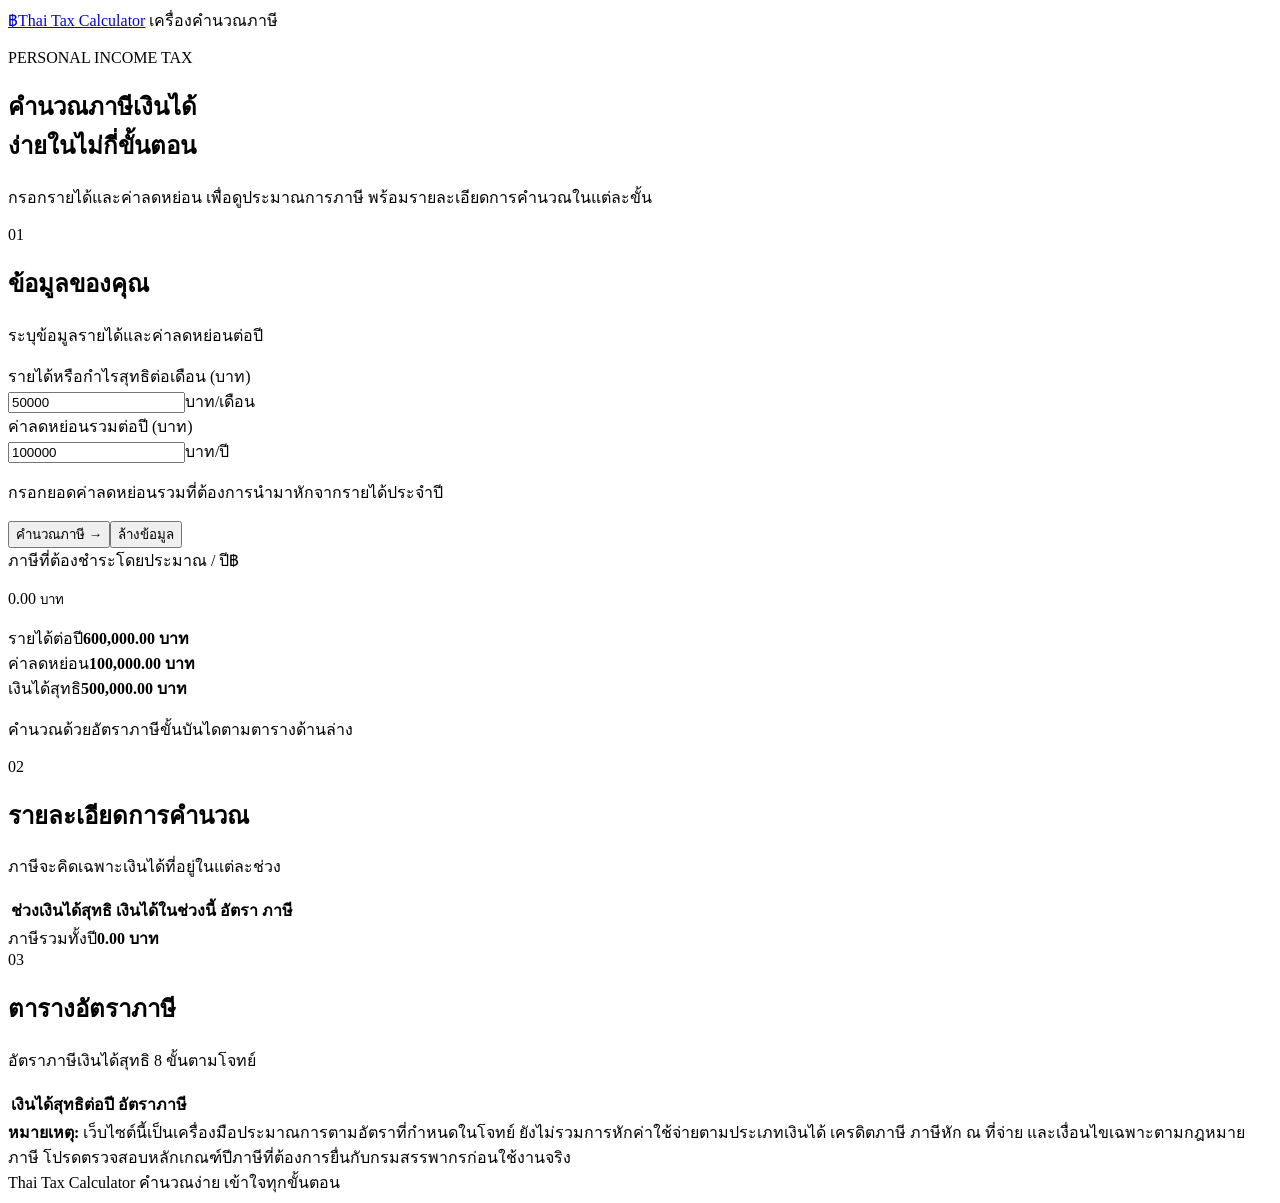
==== index.html @ 00f90cfe "Add files via upload" ====
<!doctype html>
<html lang="th">
<head>
  <meta charset="UTF-8">
  <meta name="viewport" content="width=device-width, initial-scale=1">
  <meta name="theme-color" content="#173f35">
  <meta name="description" content="เครื่องคำนวณภาษีเงินได้บุคคลธรรมดาแบบขั้นบันได พร้อมแสดงรายละเอียดการคำนวณ">
  <title>Thai Tax Calculator | เครื่องคำนวณภาษี</title>
  <link rel="stylesheet" href="css/style.css">
  <script src="js/calculator.js" defer></script>
</head>
<body>
  <header class="site-header">
    <a class="brand" href="./" aria-label="Thai Tax Calculator หน้าหลัก"><span class="brand-mark">฿</span><span>Thai Tax<span class="brand-light"> Calculator</span></span></a>
    <span class="year-pill">เครื่องคำนวณภาษี</span>
  </header>
  <main class="container">
    <section class="hero">
      <p class="eyebrow">PERSONAL INCOME TAX</p>
      <h1>คำนวณภาษีเงินได้<br><span>ง่ายในไม่กี่ขั้นตอน</span></h1>
      <p class="hero-copy">กรอกรายได้และค่าลดหย่อน เพื่อดูประมาณการภาษี พร้อมรายละเอียดการคำนวณในแต่ละขั้น</p>
    </section>

    <section class="calculator-grid" aria-label="เครื่องคำนวณภาษี">
      <form id="tax-form" class="card input-card" novalidate>
        <div class="section-heading"><span class="step">01</span><div><h2>ข้อมูลของคุณ</h2><p>ระบุข้อมูลรายได้และค่าลดหย่อนต่อปี</p></div></div>
        <label for="monthly-income">รายได้หรือกำไรสุทธิต่อเดือน <span>(บาท)</span></label>
        <div class="input-wrap"><input id="monthly-income" name="monthlyIncome" type="number" min="0" step="0.01" inputmode="decimal" placeholder="เช่น 50000" value="50000" required><span>บาท/เดือน</span></div>
        <small class="field-error" id="income-error" aria-live="polite"></small>

        <label for="deductions">ค่าลดหย่อนรวมต่อปี <span>(บาท)</span></label>
        <div class="input-wrap"><input id="deductions" name="deductions" type="number" min="0" step="0.01" inputmode="decimal" placeholder="เช่น 100000" value="100000" required><span>บาท/ปี</span></div>
        <small class="field-error" id="deduction-error" aria-live="polite"></small>
        <p class="hint">กรอกยอดค่าลดหย่อนรวมที่ต้องการนำมาหักจากรายได้ประจำปี</p>
        <div class="form-actions"><button class="btn btn-primary" type="submit">คำนวณภาษี <span aria-hidden="true">→</span></button><button class="btn btn-secondary" id="reset-btn" type="reset">ล้างข้อมูล</button></div>
      </form>

      <section class="card summary-card" aria-live="polite">
        <div class="summary-top"><span class="summary-label">ภาษีที่ต้องชำระโดยประมาณ / ปี</span><span class="summary-icon">฿</span></div>
        <p class="tax-total" id="tax-total">0.00 <small>บาท</small></p>
        <div class="summary-divider"></div>
        <div class="metric"><span>รายได้ต่อปี</span><strong id="annual-income">600,000.00 บาท</strong></div>
        <div class="metric"><span>ค่าลดหย่อน</span><strong id="deduction-total">100,000.00 บาท</strong></div>
        <div class="net-box"><span>เงินได้สุทธิ</span><strong id="net-income">500,000.00 บาท</strong></div>
        <p class="summary-note">คำนวณด้วยอัตราภาษีขั้นบันไดตามตารางด้านล่าง</p>
      </section>
    </section>

    <section class="card detail-card">
      <div class="section-heading"><span class="step">02</span><div><h2>รายละเอียดการคำนวณ</h2><p>ภาษีจะคิดเฉพาะเงินได้ที่อยู่ในแต่ละช่วง</p></div></div>
      <div class="table-scroll"><table><thead><tr><th>ช่วงเงินได้สุทธิ</th><th>เงินได้ในช่วงนี้</th><th>อัตรา</th><th>ภาษี</th></tr></thead><tbody id="breakdown-body"></tbody></table></div>
      <div class="total-row"><span>ภาษีรวมทั้งปี</span><strong id="breakdown-total">0.00 บาท</strong></div>
    </section>

    <section class="card rate-card">
      <div class="section-heading"><span class="step">03</span><div><h2>ตารางอัตราภาษี</h2><p>อัตราภาษีเงินได้สุทธิ 8 ขั้นตามโจทย์</p></div></div>
      <div class="table-scroll"><table><thead><tr><th>เงินได้สุทธิต่อปี</th><th>อัตราภาษี</th></tr></thead><tbody id="rate-body"></tbody></table></div>
    </section>
    <aside class="disclaimer"><strong>หมายเหตุ:</strong> เว็บไซต์นี้เป็นเครื่องมือประมาณการตามอัตราที่กำหนดในโจทย์ ยังไม่รวมการหักค่าใช้จ่ายตามประเภทเงินได้ เครดิตภาษี ภาษีหัก ณ ที่จ่าย และเงื่อนไขเฉพาะตามกฎหมายภาษี โปรดตรวจสอบหลักเกณฑ์ปีภาษีที่ต้องการยื่นกับกรมสรรพากรก่อนใช้งานจริง</aside>
  </main>
  <footer>Thai Tax Calculator <span>คำนวณง่าย เข้าใจทุกขั้นตอน</span></footer>
</body>
</html>
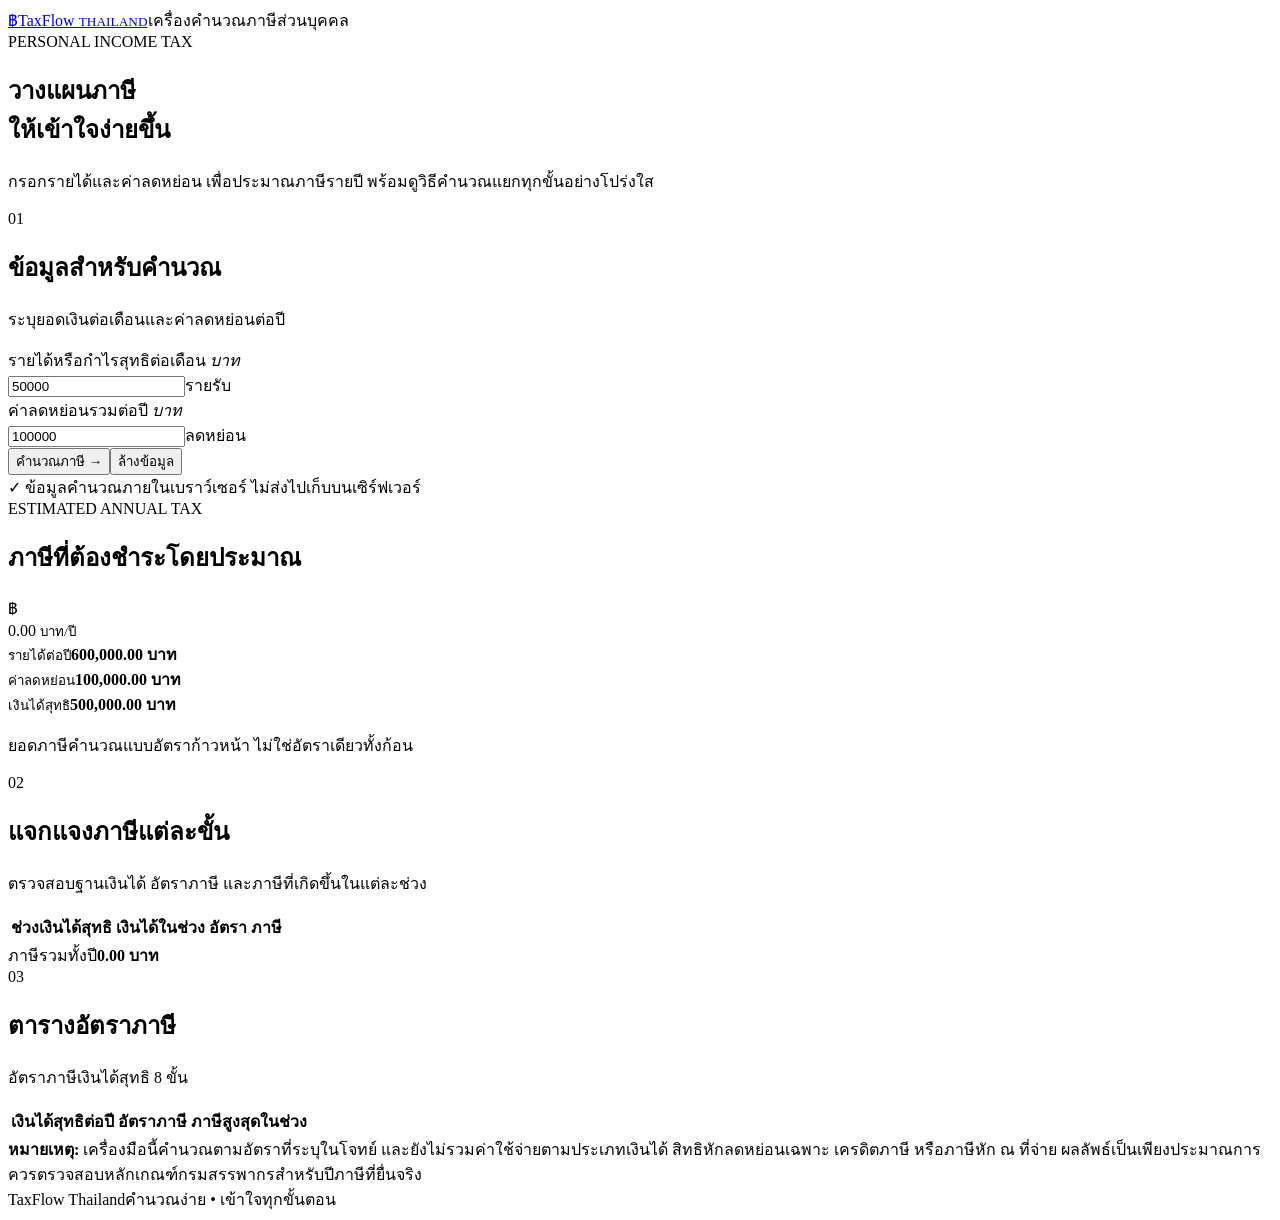
==== commit d17f3561: "Add files via upload" ====
--- a/index.html
+++ b/index.html
@@ -1,63 +1,46 @@
 <!doctype html>
 <html lang="th">
 <head>
-  <meta charset="UTF-8">
-  <meta name="viewport" content="width=device-width, initial-scale=1">
-  <meta name="theme-color" content="#173f35">
-  <meta name="description" content="เครื่องคำนวณภาษีเงินได้บุคคลธรรมดาแบบขั้นบันได พร้อมแสดงรายละเอียดการคำนวณ">
-  <title>Thai Tax Calculator | เครื่องคำนวณภาษี</title>
-  <link rel="stylesheet" href="css/style.css">
-  <script src="js/calculator.js" defer></script>
+<meta charset="utf-8"><meta name="viewport" content="width=device-width,initial-scale=1">
+<meta name="theme-color" content="#f3f6fa">
+<meta name="description" content="เครื่องคำนวณภาษีเงินได้บุคคลธรรมดาแบบขั้นบันได">
+<title>TaxFlow | เครื่องคำนวณภาษี</title>
+<link rel="preconnect" href="https://fonts.googleapis.com"><link rel="preconnect" href="https://fonts.gstatic.com" crossorigin>
+<link href="https://fonts.googleapis.com/css2?family=Kanit:wght@300;400;500;600;700&family=Prompt:wght@300;400;500;600;700&display=swap" rel="stylesheet">
+<link rel="stylesheet" href="./css/style.css">
+<script src="./js/calculator.js" defer></script>
 </head>
 <body>
-  <header class="site-header">
-    <a class="brand" href="./" aria-label="Thai Tax Calculator หน้าหลัก"><span class="brand-mark">฿</span><span>Thai Tax<span class="brand-light"> Calculator</span></span></a>
-    <span class="year-pill">เครื่องคำนวณภาษี</span>
-  </header>
-  <main class="container">
-    <section class="hero">
-      <p class="eyebrow">PERSONAL INCOME TAX</p>
-      <h1>คำนวณภาษีเงินได้<br><span>ง่ายในไม่กี่ขั้นตอน</span></h1>
-      <p class="hero-copy">กรอกรายได้และค่าลดหย่อน เพื่อดูประมาณการภาษี พร้อมรายละเอียดการคำนวณในแต่ละขั้น</p>
-    </section>
-
-    <section class="calculator-grid" aria-label="เครื่องคำนวณภาษี">
-      <form id="tax-form" class="card input-card" novalidate>
-        <div class="section-heading"><span class="step">01</span><div><h2>ข้อมูลของคุณ</h2><p>ระบุข้อมูลรายได้และค่าลดหย่อนต่อปี</p></div></div>
-        <label for="monthly-income">รายได้หรือกำไรสุทธิต่อเดือน <span>(บาท)</span></label>
-        <div class="input-wrap"><input id="monthly-income" name="monthlyIncome" type="number" min="0" step="0.01" inputmode="decimal" placeholder="เช่น 50000" value="50000" required><span>บาท/เดือน</span></div>
-        <small class="field-error" id="income-error" aria-live="polite"></small>
-
-        <label for="deductions">ค่าลดหย่อนรวมต่อปี <span>(บาท)</span></label>
-        <div class="input-wrap"><input id="deductions" name="deductions" type="number" min="0" step="0.01" inputmode="decimal" placeholder="เช่น 100000" value="100000" required><span>บาท/ปี</span></div>
-        <small class="field-error" id="deduction-error" aria-live="polite"></small>
-        <p class="hint">กรอกยอดค่าลดหย่อนรวมที่ต้องการนำมาหักจากรายได้ประจำปี</p>
-        <div class="form-actions"><button class="btn btn-primary" type="submit">คำนวณภาษี <span aria-hidden="true">→</span></button><button class="btn btn-secondary" id="reset-btn" type="reset">ล้างข้อมูล</button></div>
-      </form>
-
-      <section class="card summary-card" aria-live="polite">
-        <div class="summary-top"><span class="summary-label">ภาษีที่ต้องชำระโดยประมาณ / ปี</span><span class="summary-icon">฿</span></div>
-        <p class="tax-total" id="tax-total">0.00 <small>บาท</small></p>
-        <div class="summary-divider"></div>
-        <div class="metric"><span>รายได้ต่อปี</span><strong id="annual-income">600,000.00 บาท</strong></div>
-        <div class="metric"><span>ค่าลดหย่อน</span><strong id="deduction-total">100,000.00 บาท</strong></div>
-        <div class="net-box"><span>เงินได้สุทธิ</span><strong id="net-income">500,000.00 บาท</strong></div>
-        <p class="summary-note">คำนวณด้วยอัตราภาษีขั้นบันไดตามตารางด้านล่าง</p>
-      </section>
-    </section>
-
-    <section class="card detail-card">
-      <div class="section-heading"><span class="step">02</span><div><h2>รายละเอียดการคำนวณ</h2><p>ภาษีจะคิดเฉพาะเงินได้ที่อยู่ในแต่ละช่วง</p></div></div>
-      <div class="table-scroll"><table><thead><tr><th>ช่วงเงินได้สุทธิ</th><th>เงินได้ในช่วงนี้</th><th>อัตรา</th><th>ภาษี</th></tr></thead><tbody id="breakdown-body"></tbody></table></div>
-      <div class="total-row"><span>ภาษีรวมทั้งปี</span><strong id="breakdown-total">0.00 บาท</strong></div>
-    </section>
-
-    <section class="card rate-card">
-      <div class="section-heading"><span class="step">03</span><div><h2>ตารางอัตราภาษี</h2><p>อัตราภาษีเงินได้สุทธิ 8 ขั้นตามโจทย์</p></div></div>
-      <div class="table-scroll"><table><thead><tr><th>เงินได้สุทธิต่อปี</th><th>อัตราภาษี</th></tr></thead><tbody id="rate-body"></tbody></table></div>
-    </section>
-    <aside class="disclaimer"><strong>หมายเหตุ:</strong> เว็บไซต์นี้เป็นเครื่องมือประมาณการตามอัตราที่กำหนดในโจทย์ ยังไม่รวมการหักค่าใช้จ่ายตามประเภทเงินได้ เครดิตภาษี ภาษีหัก ณ ที่จ่าย และเงื่อนไขเฉพาะตามกฎหมายภาษี โปรดตรวจสอบหลักเกณฑ์ปีภาษีที่ต้องการยื่นกับกรมสรรพากรก่อนใช้งานจริง</aside>
-  </main>
-  <footer>Thai Tax Calculator <span>คำนวณง่าย เข้าใจทุกขั้นตอน</span></footer>
-</body>
-</html>
+<header class="topbar"><a class="brand" href="./"><span class="brand-icon">฿</span><span>TaxFlow <small>THAILAND</small></span></a><span class="top-tag">เครื่องคำนวณภาษีส่วนบุคคล</span></header>
+<main class="wrap">
+<section class="hero"><div class="eyebrow">PERSONAL INCOME TAX</div><h1>วางแผนภาษี<br><span>ให้เข้าใจง่ายขึ้น</span></h1><p>กรอกรายได้และค่าลดหย่อน เพื่อประมาณภาษีรายปี พร้อมดูวิธีคำนวณแยกทุกขั้นอย่างโปร่งใส</p></section>
+<section class="layout">
+<form id="tax-form" class="card form-card" novalidate>
+<div class="section-title"><span class="number">01</span><div><h2>ข้อมูลสำหรับคำนวณ</h2><p>ระบุยอดเงินต่อเดือนและค่าลดหย่อนต่อปี</p></div></div>
+<label for="monthly-income">รายได้หรือกำไรสุทธิต่อเดือน <em>บาท</em></label><div class="field income-field"><input id="monthly-income" type="number" min="0" step="0.01" inputmode="decimal" value="50000" placeholder="0" required><span>รายรับ</span></div><small id="income-error" class="error" aria-live="polite"></small>
+<label for="deductions">ค่าลดหย่อนรวมต่อปี <em>บาท</em></label><div class="field deduction-field"><input id="deductions" type="number" min="0" step="0.01" inputmode="decimal" value="100000" placeholder="0" required><span>ลดหย่อน</span></div><small id="deduction-error" class="error" aria-live="polite"></small>
+<div class="actions"><button class="btn primary" type="submit">คำนวณภาษี <span>→</span></button><button class="btn reset" type="reset" id="reset-btn">ล้างข้อมูล</button></div>
+<div class="privacy-note"><span>✓</span> ข้อมูลคำนวณภายในเบราว์เซอร์ ไม่ส่งไปเก็บบนเซิร์ฟเวอร์</div>
+</form>
+<section class="card result-card" aria-live="polite">
+<div class="result-head"><div><div class="result-kicker">ESTIMATED ANNUAL TAX</div><h2>ภาษีที่ต้องชำระโดยประมาณ</h2></div><span class="coin">฿</span></div>
+<div class="tax-number" id="tax-total">0.00 <small>บาท/ปี</small></div>
+<div class="metrics">
+<div class="metric income-metric"><span class="dot"></span><div><small>รายได้ต่อปี</small><strong id="annual-income">600,000.00 บาท</strong></div></div>
+<div class="metric deduction-metric"><span class="dot"></span><div><small>ค่าลดหย่อน</small><strong id="deduction-total">100,000.00 บาท</strong></div></div>
+<div class="metric net-metric"><span class="dot"></span><div><small>เงินได้สุทธิ</small><strong id="net-income">500,000.00 บาท</strong></div></div>
+</div><p class="result-foot">ยอดภาษีคำนวณแบบอัตราก้าวหน้า ไม่ใช่อัตราเดียวทั้งก้อน</p>
+</section>
+</section>
+<section class="card detail-card">
+<div class="section-title"><span class="number">02</span><div><h2>แจกแจงภาษีแต่ละขั้น</h2><p>ตรวจสอบฐานเงินได้ อัตราภาษี และภาษีที่เกิดขึ้นในแต่ละช่วง</p></div></div>
+<div class="table-scroll"><table><thead><tr><th>ช่วงเงินได้สุทธิ</th><th>เงินได้ในช่วง</th><th>อัตรา</th><th>ภาษี</th></tr></thead><tbody id="breakdown-body"></tbody></table></div>
+<div class="total-line"><span>ภาษีรวมทั้งปี</span><strong id="breakdown-total">0.00 บาท</strong></div>
+</section>
+<section class="card rate-card">
+<div class="section-title"><span class="number">03</span><div><h2>ตารางอัตราภาษี</h2><p>อัตราภาษีเงินได้สุทธิ 8 ขั้น</p></div></div>
+<div class="table-scroll"><table><thead><tr><th>เงินได้สุทธิต่อปี</th><th>อัตราภาษี</th><th>ภาษีสูงสุดในช่วง</th></tr></thead><tbody id="rate-body"></tbody></table></div>
+</section>
+<div class="notice"><strong>หมายเหตุ:</strong> เครื่องมือนี้คำนวณตามอัตราที่ระบุในโจทย์ และยังไม่รวมค่าใช้จ่ายตามประเภทเงินได้ สิทธิหักลดหย่อนเฉพาะ เครดิตภาษี หรือภาษีหัก ณ ที่จ่าย ผลลัพธ์เป็นเพียงประมาณการ ควรตรวจสอบหลักเกณฑ์กรมสรรพากรสำหรับปีภาษีที่ยื่นจริง</div>
+</main><footer><span>TaxFlow Thailand</span><span>คำนวณง่าย • เข้าใจทุกขั้นตอน</span></footer>
+</body></html>
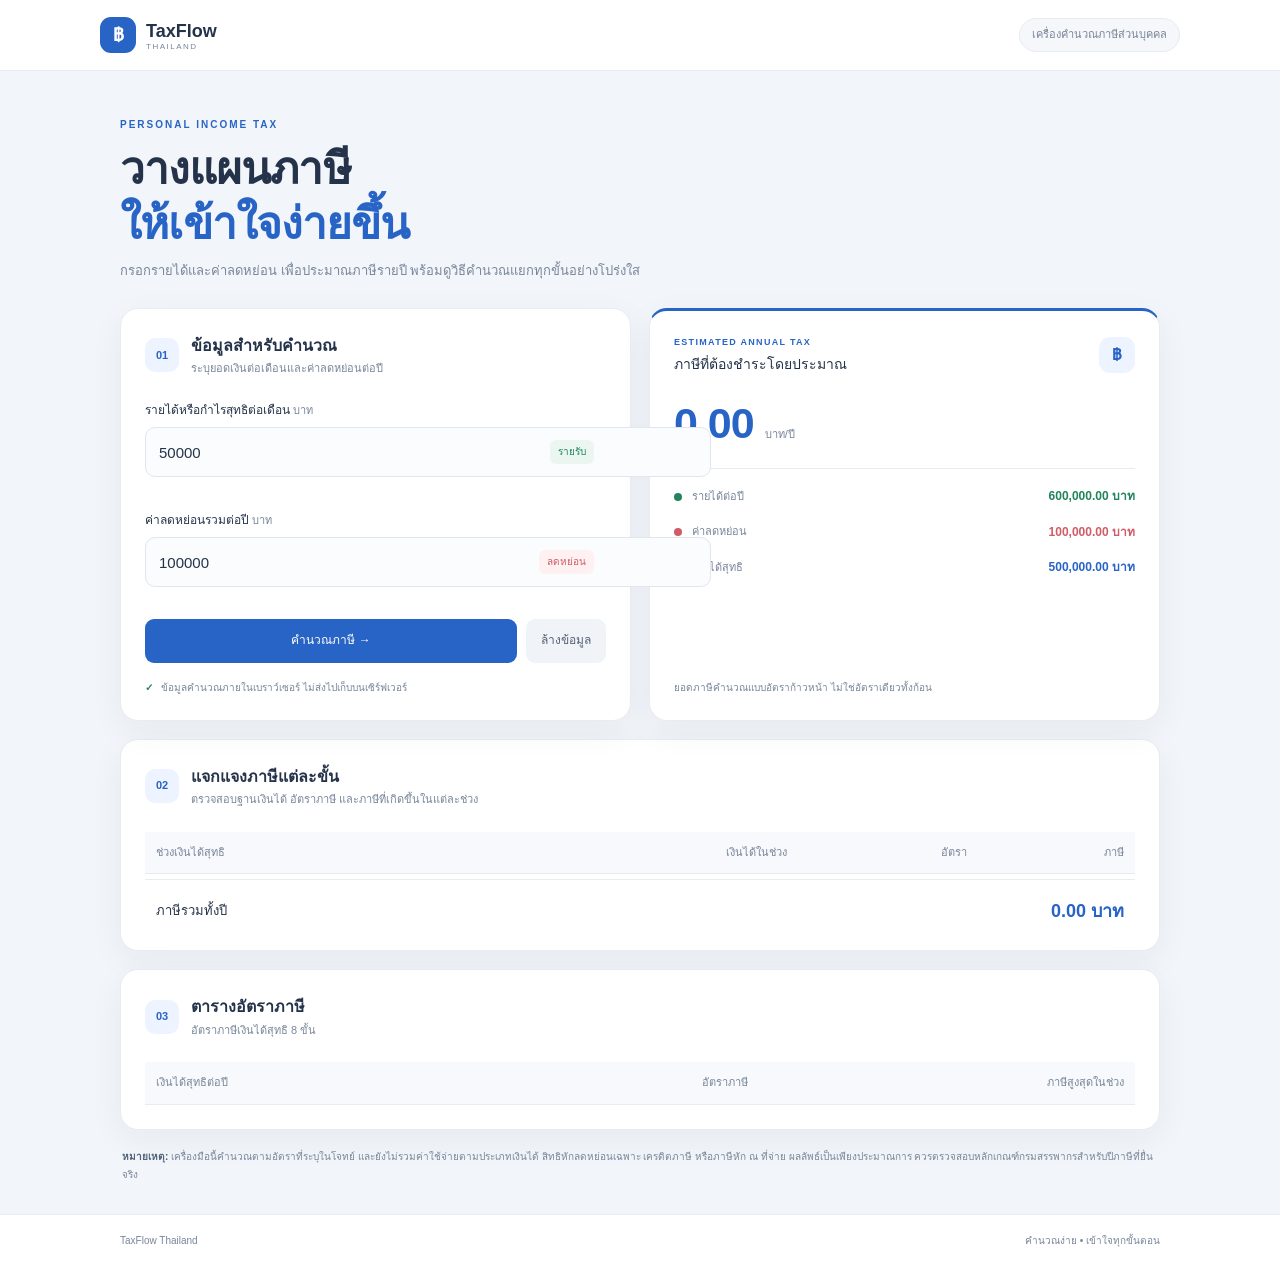
==== commit 9a39d0de: "Add files via upload" ====
--- a/index.html
+++ b/index.html
@@ -7,8 +7,53 @@
 <title>TaxFlow | เครื่องคำนวณภาษี</title>
 <link rel="preconnect" href="https://fonts.googleapis.com"><link rel="preconnect" href="https://fonts.gstatic.com" crossorigin>
 <link href="https://fonts.googleapis.com/css2?family=Kanit:wght@300;400;500;600;700&family=Prompt:wght@300;400;500;600;700&display=swap" rel="stylesheet">
-<link rel="stylesheet" href="./css/style.css">
-<script src="./js/calculator.js" defer></script>
+<style>\n*{box-sizing:border-box}:root{--bg:#f2f5f9;--paper:#fff;--ink:#24334a;--muted:#78869a;--line:#e7ecf2;--blue:#2864c5;--blue-soft:#edf4ff;--green:#21845c;--green-soft:#eaf6ef;--red:#cf5c67;--red-soft:#fff0f1;--shadow:0 10px 34px rgba(40,61,90,.055)}body{margin:0;background:var(--bg);color:var(--ink);font-family:'Prompt',sans-serif;line-height:1.6}.topbar{height:70px;background:#fff;border-bottom:1px solid var(--line);display:flex;align-items:center;justify-content:space-between;padding:0 max(calc((100% - 1080px)/2),5%)}.brand{display:flex;align-items:center;gap:10px;text-decoration:none;color:var(--ink);font-weight:700;font-size:18px}.brand-icon{display:grid;place-items:center;width:36px;height:36px;border-radius:11px;background:var(--blue);color:#fff}.brand small{display:block;font-size:8px;letter-spacing:1.5px;color:var(--muted);font-weight:500;margin-top:-5px}.top-tag{font-size:11px;color:var(--muted);background:#f5f7fa;border:1px solid var(--line);padding:7px 12px;border-radius:30px}.wrap{width:min(1040px,90%);margin:auto}.hero{padding:46px 0 26px}.eyebrow{font-size:10px;letter-spacing:2px;color:var(--blue);font-weight:600}.hero h1{font-size:clamp(32px,5vw,44px);line-height:1.25;letter-spacing:-.8px;margin:8px 0 10px;font-weight:600}.hero h1 span{color:var(--blue)}.hero p{font-size:13px;color:var(--muted);max-width:560px;margin:0}.layout{display:grid;grid-template-columns:1fr 1fr;gap:18px}.card{background:var(--paper);border:1px solid var(--line);border-radius:18px;padding:24px;box-shadow:var(--shadow);min-width:0}.section-title{display:flex;align-items:center;gap:12px;margin-bottom:23px}.number{width:34px;height:34px;display:grid;place-items:center;background:var(--blue-soft);color:var(--blue);border-radius:10px;font-size:11px;font-weight:600;flex-shrink:0}.section-title h2{font-size:16px;margin:0;font-weight:600}.section-title p{font-size:11px;color:var(--muted);margin:2px 0 0}.form-card label{display:block;font-size:12px;font-weight:500;margin:18px 0 7px}.form-card label em{font-style:normal;color:var(--muted);font-size:11px;font-weight:300}.field{position:relative}.field input{width:100%;height:48px;border:1px solid #dfe6ee;border-radius:10px;background:#fbfcfe;padding:0 90px 0 13px;font:inherit;font-size:15px;color:var(--ink);outline:0;transition:.15s}.field input:focus{border-color:var(--blue);box-shadow:0 0 0 3px #2864c51a}.field span{position:absolute;right:12px;top:50%;transform:translateY(-50%);font-size:10px;padding:4px 8px;border-radius:6px}.income-field span{color:var(--green);background:var(--green-soft)}.deduction-field span{color:var(--red);background:var(--red-soft)}.error{display:block;color:var(--red);font-size:10px;min-height:16px}.actions{display:flex;gap:9px;margin-top:16px}.btn{border:0;border-radius:9px;padding:12px 15px;font:inherit;font-size:12px;font-weight:500;cursor:pointer;transition:background .15s}.primary{background:var(--blue);color:white;flex:1}.primary:hover{background:#1e53a8}.reset{background:#f0f3f7;color:#526176}.reset:hover{background:#e6ebf1}.btn:focus-visible{outline:3px solid #91b5ee;outline-offset:3px}.privacy-note{font-size:10px;color:var(--muted);margin-top:17px}.privacy-note span{color:var(--green);font-weight:700;margin-right:5px}.result-card{background:#fff;border-top:3px solid var(--blue);display:flex;flex-direction:column}.result-head{display:flex;justify-content:space-between;align-items:center}.result-kicker{font-size:9px;letter-spacing:1.3px;color:var(--blue);font-weight:600}.result-head h2{font-size:14px;margin:4px 0 0;font-weight:500}.coin{width:36px;height:36px;border-radius:11px;background:var(--blue-soft);color:var(--blue);display:grid;place-items:center;font-weight:600}.tax-number{font-size:clamp(32px,4vw,43px);font-weight:600;letter-spacing:-1px;color:var(--blue);margin:20px 0 17px;line-height:1.3;overflow-wrap:anywhere}.tax-number small{font-size:11px;letter-spacing:0;font-weight:400;color:var(--muted)}.metrics{border-top:1px solid var(--line);padding-top:10px}.metric{display:flex;align-items:center;gap:10px;padding:8px 0}.metric .dot{width:8px;height:8px;border-radius:50%;flex-shrink:0}.metric div{display:flex;justify-content:space-between;align-items:center;gap:8px;width:100%}.metric small{font-size:11px;color:var(--muted)}.metric strong{font-size:12px;font-weight:600;text-align:right}.income-metric .dot{background:var(--green)}.income-metric strong{color:var(--green)}.deduction-metric .dot{background:var(--red)}.deduction-metric strong{color:var(--red)}.net-metric .dot{background:var(--blue)}.net-metric strong{color:var(--blue)}.result-foot{font-size:10px;color:var(--muted);margin:auto 0 0;padding-top:10px}.detail-card,.rate-card{margin-top:18px}.table-scroll{overflow-x:auto}table{width:100%;border-collapse:collapse;min-width:510px;font-size:11px}th{background:#f7f9fc;color:var(--muted);font-weight:500;text-align:left}th,td{padding:12px 11px;border-bottom:1px solid var(--line);white-space:nowrap}th:not(:first-child),td:not(:first-child){text-align:right}tbody tr:last-child td{border-bottom:0}.active-row{background:#f0f6ff}.active-row td:first-child{font-weight:500;color:var(--blue)}.total-line{display:flex;justify-content:space-between;align-items:center;border-top:1px solid var(--line);margin-top:5px;padding:17px 11px 0;font-size:13px}.total-line strong{font-size:18px;color:var(--blue)}.notice{font-size:10px;line-height:1.8;color:var(--muted);padding:18px 2px 30px}.notice strong{color:#53647a}footer{background:#fff;border-top:1px solid var(--line);padding:18px max(calc((100% - 1040px)/2),5%);display:flex;justify-content:space-between;color:var(--muted);font-size:10px}@media(max-width:700px){.topbar{height:62px;padding:0 5%}.top-tag{font-size:9px}.wrap{width:92%}.hero{padding:32px 0 22px}.layout{grid-template-columns:1fr;gap:13px}.card{padding:19px;border-radius:15px}.section-title{margin-bottom:18px}.result-card{min-height:265px}.detail-card,.rate-card{margin-top:13px}.hero p{font-size:12px}footer{gap:8px;font-size:9px}}@media(prefers-reduced-motion:reduce){*{transition:none!important}}\n</style>
+<script defer>\n"use strict";
+(() => {
+  const $ = id => document.getElementById(id);
+  const tiers = [
+    {min:0,max:150000,rate:0,label:"0 – 150,000"},
+    {min:150000,max:300000,rate:.05,label:"150,001 – 300,000"},
+    {min:300000,max:500000,rate:.10,label:"300,001 – 500,000"},
+    {min:500000,max:750000,rate:.15,label:"500,001 – 750,000"},
+    {min:750000,max:1000000,rate:.20,label:"750,001 – 1,000,000"},
+    {min:1000000,max:2000000,rate:.25,label:"1,000,001 – 2,000,000"},
+    {min:2000000,max:5000000,rate:.30,label:"2,000,001 – 5,000,000"},
+    {min:5000000,max:Infinity,rate:.35,label:"5,000,001 ขึ้นไป"}
+  ];
+  const money=n=>new Intl.NumberFormat("th-TH",{minimumFractionDigits:2,maximumFractionDigits:2}).format(n);
+  const percent=n=>`${n*100}%`;
+  function renderRates(){
+    $("rate-body").innerHTML=tiers.map(t=>`<tr><td>${t.label} บาท</td><td>${t.rate===0?"ยกเว้น":percent(t.rate)}</td><td>${t.rate===0?"0.00":Number.isFinite(t.max)?money((t.max-t.min)*t.rate):"ไม่จำกัด"}</td></tr>`).join("");
+  }
+  function calculate(e){
+    if(e)e.preventDefault();
+    const rawIncome=$("monthly-income").value.trim(),rawDeduction=$("deductions").value.trim();
+    let valid=true;
+    [["income-error",rawIncome,"รายได้","monthly-income"],["deduction-error",rawDeduction,"ค่าลดหย่อน","deductions"]].forEach(([err,raw,label,inputId])=>{
+      const input=$(inputId),value=Number(raw);
+      if(raw===""||!Number.isFinite(value)||value<0){$(err).textContent=`กรุณากรอก${label}เป็นตัวเลขตั้งแต่ 0 ขึ้นไป`;input.setAttribute("aria-invalid","true");valid=false;}
+      else{ $(err).textContent="";input.removeAttribute("aria-invalid");}
+    });
+    if(!valid)return;
+    const annual=Number(rawIncome)*12,deduction=Number(rawDeduction),net=Math.max(0,annual-deduction);
+    let total=0;
+    $("breakdown-body").innerHTML=tiers.map(t=>{
+      const base=Math.max(0,Math.min(net,t.max)-t.min),tax=base*t.rate;total+=tax;
+      return `<tr class="${base>0?"active-row":""}"><td>${t.label}</td><td>${money(base)}</td><td>${percent(t.rate)}</td><td>${money(tax)}</td></tr>`;
+    }).join("");
+    $("annual-income").textContent=`${money(annual)} บาท`;
+    $("deduction-total").textContent=`${money(deduction)} บาท`;
+    $("net-income").textContent=`${money(net)} บาท`;
+    $("tax-total").innerHTML=`${money(total)} <small>บาท/ปี</small>`;
+    $("breakdown-total").textContent=`${money(total)} บาท`;
+  }
+  $("tax-form").addEventListener("submit",calculate);
+  $("reset-btn").addEventListener("click",()=>{setTimeout(()=>{ $("income-error").textContent="";$("deduction-error").textContent="";$("monthly-income").removeAttribute("aria-invalid");$("deductions").removeAttribute("aria-invalid");calculate();},0);});
+  // Update results as the user types, while retaining submit-time validation.
+  ["monthly-income","deductions"].forEach(id=>$(id).addEventListener("input",()=>{if($("monthly-income").value!==""&&$("deductions").value!=="")calculate();}));
+  renderRates();calculate();
+})();\n</script>
 </head>
 <body>
 <header class="topbar"><a class="brand" href="./"><span class="brand-icon">฿</span><span>TaxFlow <small>THAILAND</small></span></a><span class="top-tag">เครื่องคำนวณภาษีส่วนบุคคล</span></header>
